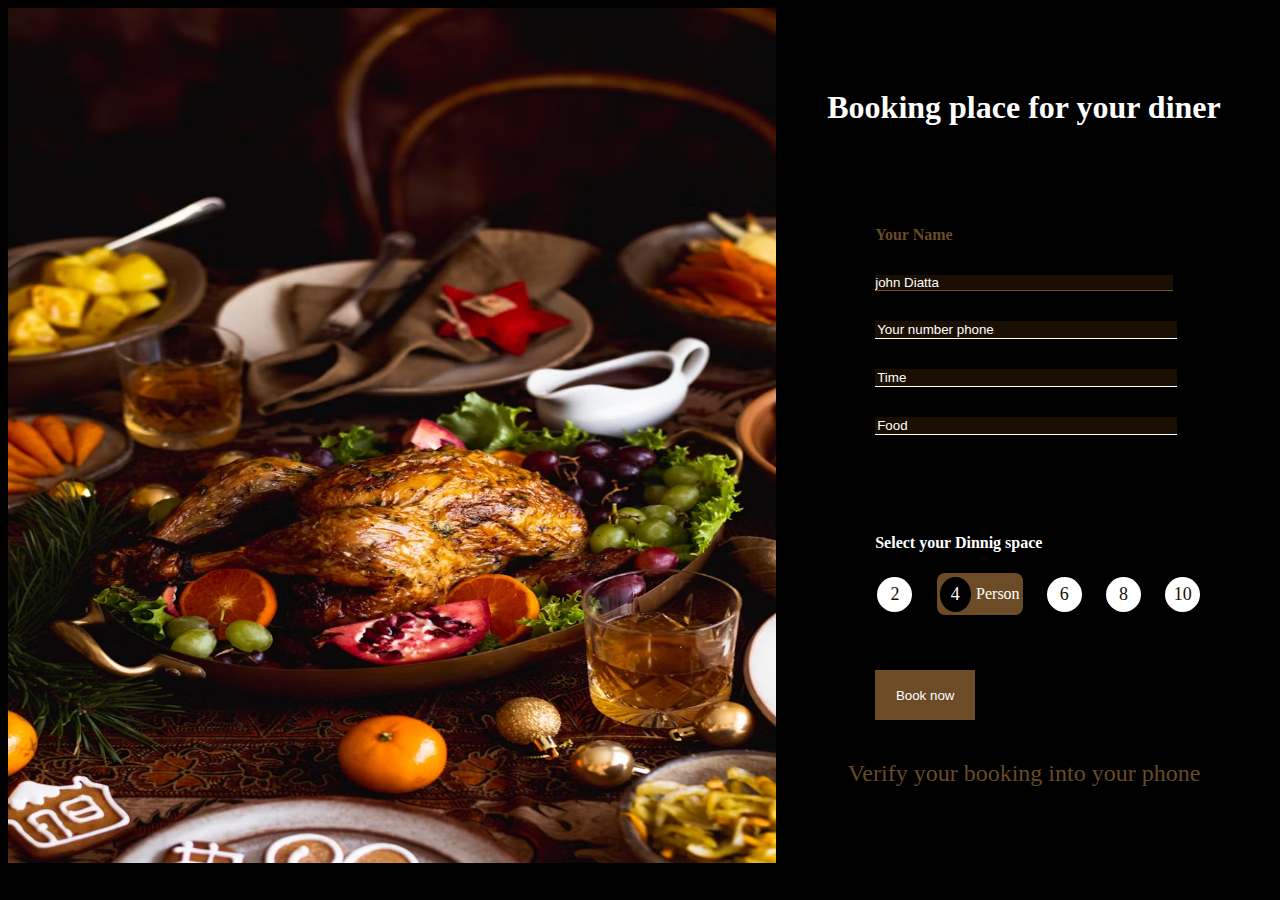
==== index.html @ 413e581d "une premiére commite" ====
<!DOCTYPE html>
<html lang="en">
<head>
    <meta charset="UTF-8">
    <meta name="viewport" content="width=device-width, initial-scale=1.0">
    <link rel="stylesheet" href="style.css">
    <link rel="stylesheet" href="media.css">
    <title>Document</title>
</head>
<body>
    <div class="container">
        <div class="cont">

             <div class="image">
                <img src="photo5.avif" alt=""> 
            </div>  
            <form>
                <h1 class="titre">Booking place for your diner</h1>
                <h4 class="name">Your Name</h4>
                <div>
                <input type="text" placeholder="john Diatta" class="form-text1">
                </div>
                <div>
                <input type="text" placeholder="Your number phone" class="form-text">
                </div>
                <div>
                    <input type="text" placeholder="Time" class="form-text">
                </div>
                <div>
                    <input type="text" placeholder="Food" class="form-text">
                </div>
                <h4>Select your Dinnig space </h4>
                <div class="bas">
                <a href="#" class="deux">2</a>
                <div class="groupe">
                    <span>4</span>
                    <p>Person</p>
                </div>
                <a href="#" class="six">6</a>
                <a href="#" class="huit">8</a>
                <a href="#" class="dix">10</a>       
                </div>
            <div class="book">
                <button>Book now</button> 
                <a href="" class="booking">Verify your booking into your phone</a>
            </div>
            
            </form>
        </div>
    </div>
    
</body>
</html>
---- style.css ----
body{
    background-color: black ;
    overflow: hidden;
    
}
.titre{
    color: white;
    text-align: center;
}
.container{
    display: flex;
    align-items: center;
    justify-content: center;
    width: 100%;
    height: 100%;
    
}
.cont{
    display: flex;
    align-items: center;
    justify-content: center;
    width: 100%;
    height: 100%;
    
}

.cont form{
    background-color: black;
    width: 40%;
    height: 100%;
}
.form-text{
    width: 60%;
    border: none;
    background-color:  rgb(26, 15, 2);
    border-bottom: 1px solid white;
    color: white;
    margin-left: 20%;
    margin-top: 30px;
    display: flex;
    align-items: center;    
    justify-content: center;
}
input::placeholder{
    color: white;
}
.form-text1{
    width: 60%;
    border: none;
    border-bottom: 1px solid rgba(130, 93, 46, 0.821);
    background-color: rgb(26, 15, 2);
    color: white;
    padding: 0px;
    margin-left: 20%;
    margin-top: 2%;
}

 .cont .image img{
     width: 60vw;
    height: 95vh; 
} 
 h4{
    color: white;
    margin-left: 20%;
    margin-top: 20%;

}
.bas{
    color: white;
    padding: 0px;
   position: relative;
   margin-bottom: 5px;
   
   
}
.name{
    color: rgba(130, 93, 46, 0.821);
    
}
.bas{
    display: flex;
    justify-content: space-around; 
    width: 70%;
    padding-bottom: 0PX;
    margin-top: 0px;
    margin-left: 18%;
    display: flex;
    align-items: center;
    
    
}
.deux, .six, .huit, .dix{
    border-radius: 50%;
    width: 35px;
    height: 35px;
    background-color: white;
    color: rgb(26, 15, 2);
    font-size: large;
    text-decoration: none;
    display: flex;
    justify-content: center;
    align-items: center;
}
.groupe{
    display: flex;
   align-items: center;
   justify-content: center;
   background-color: rgba(130, 93, 46, 0.821);
   width: 80px;
   height: 36px;
   border-radius: 8px;
   padding: 3px;
   
   
    }
    span{
    border-radius: 50%;
    width: 35px;
    height: 35px;
    background-color: black;
    font-size: large;
    display: flex;
    align-items: center;
    justify-content: center;
    color: white;
    margin-right: 5px;
    }
    .book{
        display: flex;
        flex-direction: column;
        
    }

    .booking{
        color: rgba(130, 93, 46, 0.821);
        text-decoration: none;
        font-size: x-large;
        text-align: center;
        margin-top: 20px;
        padding: 20px;
    }
button{
    width: 100px;
    height: 50PX;
    color: white;
    background-color: rgba(130, 93, 46, 0.821);
    border: none;
    margin-left: 20%;
    margin-top: 50px;
    
    
}
---- media.css ----
@media screen and (max-width: 768px){
    body{
        overflow: visible;
    }
    .container{
        display: flex;
        flex-direction: column;

    }
    .cont{
        display: flex;
        flex-direction: column;

    }
    .cont .image img{
        width: 100vw;
       height: 50vh;
   } 
   .cont form{
    width: 100%;
    /* height: 100%; */
}
   h1{
    text-align: center;
    font-size: 20px;
   }
   .form-text { 
   width: 90%;
   margin-left: 0;
   margin: auto;
   margin-top: 30px;
   background-color: black;
   }
   .form-text1{
    width: 90%;
    margin: auto;
     margin-left: 18px;
   }
  
    .name{
      margin-bottom: 10px;  
      margin-left: -7px;
    } 
    h4{
        color: white;
        margin-left: 15%;
        margin-top: 20%;
        padding: 20px;
    
    }

    
}
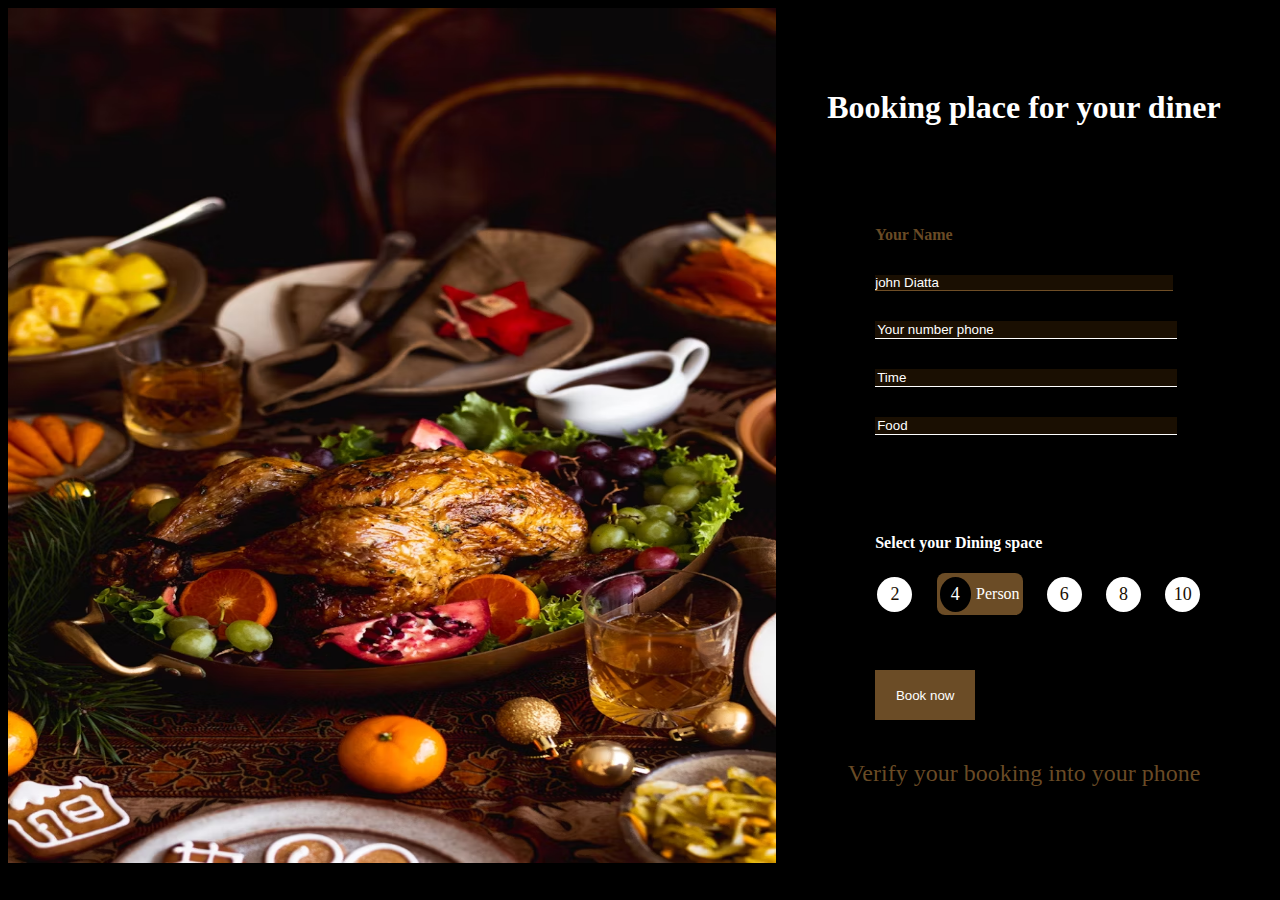
==== commit 58972b4e: "modification button" ====
--- a/index.html
+++ b/index.html
@@ -29,7 +29,7 @@
                 <div>
                     <input type="text" placeholder="Food" class="form-text">
                 </div>
-                <h4>Select your Dinnig space </h4>
+                <h4 class="bas1">Select your Dining space </h4>
                 <div class="bas">
                 <a href="#" class="deux">2</a>
                 <div class="groupe">
--- a/media.css
+++ b/media.css
@@ -45,8 +45,20 @@
         color: white;
         margin-left: 15%;
         margin-top: 20%;
-        padding: 20px;
+        padding: 20px; 
     
+    }
+    .bas{
+        gap: 15px;
+    }
+    .bas1{
+       margin-left: 10px;
+    }
+    button{
+        margin-left: 0;
+        margin: auto;
+        margin-top: 20px;
+        
     }
 
     
